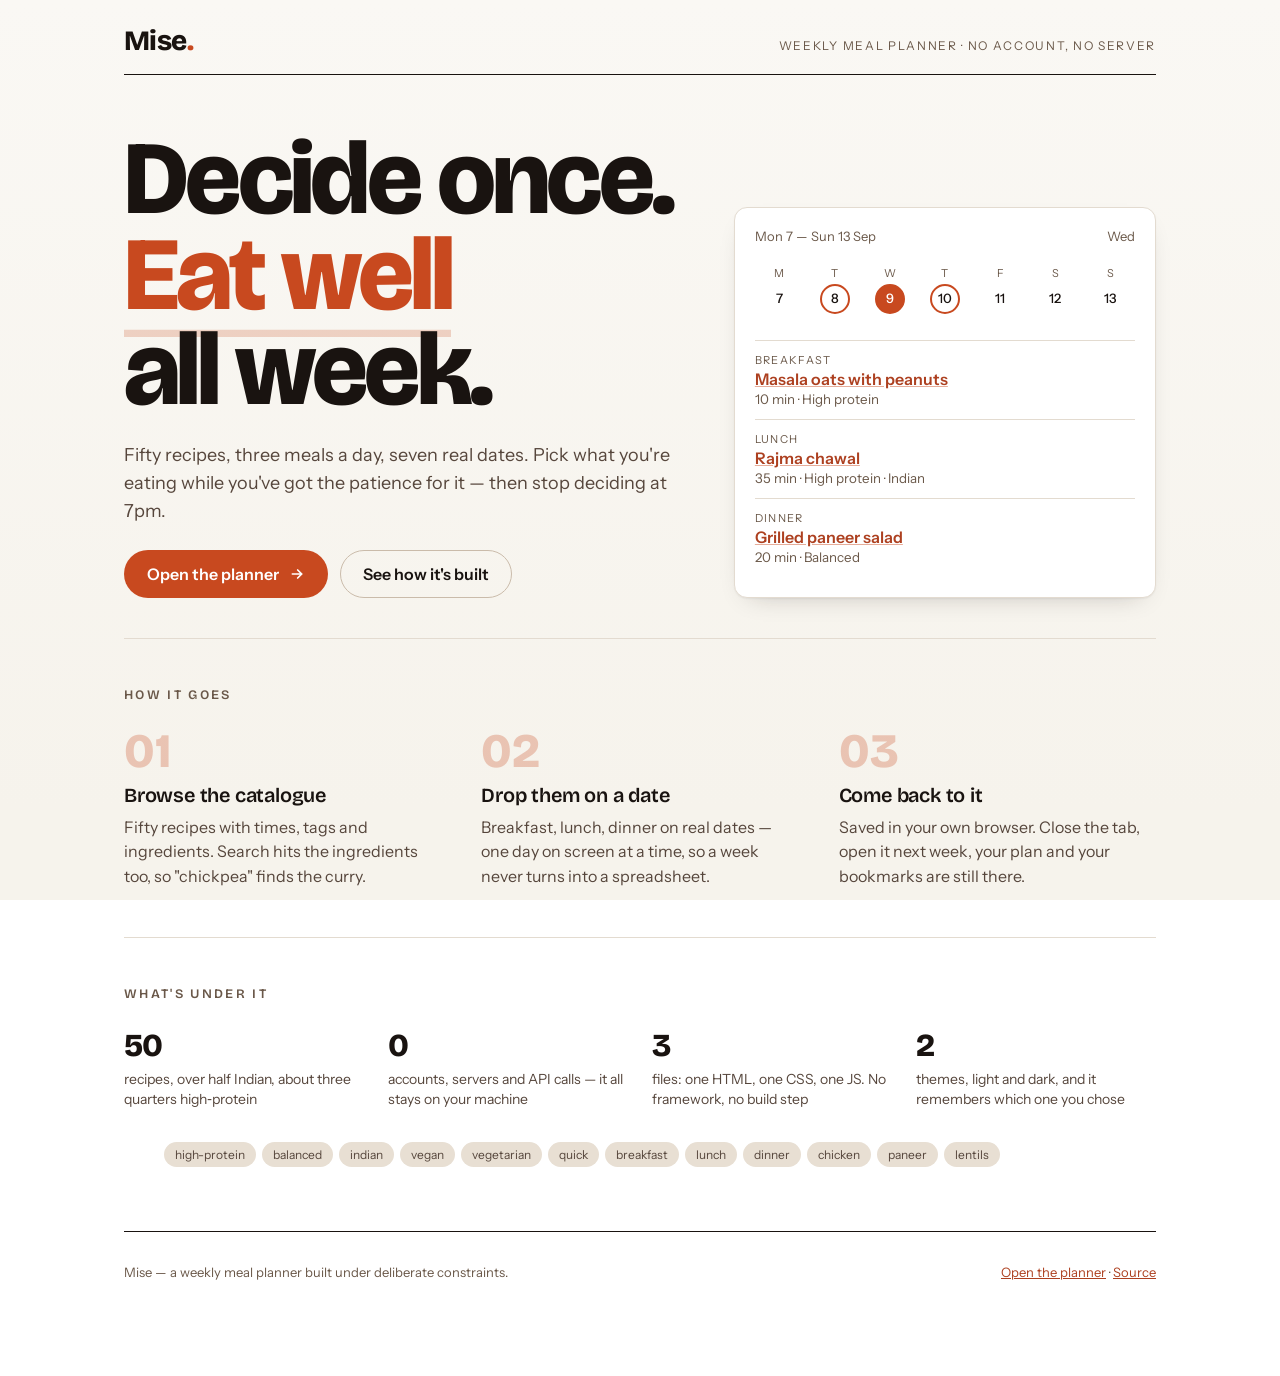
==== landing.html @ af78076a "Landing page: an editorial "mise en place" prep card One new file, landing.html — self-contained, va" ====
<!DOCTYPE html>
<html lang="en">
<head>
  <meta charset="utf-8">
  <meta name="viewport" content="width=device-width, initial-scale=1">
  <meta name="color-scheme" content="light dark">
  <meta name="theme-color" content="#faf8f4">
  <meta name="description" content="Mise — plan your week's meals from a catalogue of 50 recipes. No account, no server, nothing leaves your browser.">
  <title>Mise — plan the week, one day at a time</title>
  <link rel="preconnect" href="https://fonts.googleapis.com">
  <link rel="preconnect" href="https://fonts.gstatic.com" crossorigin>
  <link rel="stylesheet" href="https://fonts.googleapis.com/css2?family=Bricolage+Grotesque:opsz,wght@12..96,600;12..96,800&family=Instrument+Sans:wght@400;500;600&display=swap">
  <!-- Same stored theme as the app, read before first paint so a dark-mode visitor
       gets no white flash. The key and the shape match index.html deliberately: the
       landing page is not a second preference. -->
  <script>
    try {
      var saved = JSON.parse(localStorage.getItem('p5:mealplanner') || '{}');
      if (saved && (saved.theme === 'dark' || saved.theme === 'light')) {
        document.documentElement.dataset.theme = saved.theme;
      }
    } catch (err) { /* private mode, or nothing stored yet */ }
  </script>
  <style>
    /* ------------------------------------------------------------------
       Mise — landing page. "Mise en place": everything laid out before
       the cooking starts. Editorial prep-card direction — hairline rules
       instead of boxes, one orange, numbered method, oversized display.

       Tokens are the app's own values, copied rather than imported: this
       page is one self-contained file and style.css is measured by
       check.mjs. Change a token there, change it here.
       ------------------------------------------------------------------ */
    :root {
      --bg: #faf8f4;
      --bg-fade: #f6f3ec;
      --surface: #ffffff;
      --tag-fill: #e8dfd3;
      --ink: #191310;
      --ink-soft: #56463c;
      --ink-faint: #6a5849;
      --line: #e3dbd0;
      --line-strong: #cabbaa;
      --accent: #c8491f;
      --accent-ink: #ad4020;
      --on-accent: #ffffff;
      --radius: 13px;
      --shadow: 0 1px 2px rgba(28, 20, 16, .05), 0 10px 26px -16px rgba(28, 20, 16, .30);
      --font-display: "Bricolage Grotesque", ui-sans-serif, system-ui, "Segoe UI", sans-serif;
      --font-body: "Instrument Sans", ui-sans-serif, system-ui, -apple-system, "Segoe UI", Roboto, sans-serif;
      --ease: cubic-bezier(.2, .8, .3, 1);
    }
    :root[data-theme="dark"] {
      --bg: #1a1a1a;
      --bg-fade: #1f1f1f;
      --surface: #2b2b2b;
      --tag-fill: #3e3e3e;
      --ink: #f5f3f1;
      --ink-soft: #c2bebb;
      --ink-faint: #a8a4a1;
      --line: #3a3a3a;
      --line-strong: #545454;
      --accent: #ff7a4f;
      --accent-ink: #ffab8b;
      --on-accent: #1e1207;
      --shadow: 0 1px 2px rgba(0, 0, 0, .45), 0 10px 26px -16px rgba(0, 0, 0, .85);
    }

    * { box-sizing: border-box; }
    body {
      margin: 0;
      font-family: var(--font-body);
      color: var(--ink);
      background: linear-gradient(var(--bg), var(--bg-fade) 90vh);
      background-attachment: fixed;
      -webkit-font-smoothing: antialiased;
    }
    /* Paper grain. Atmosphere without an image request — the page is the
       warm thing in this palette, so the texture belongs to the page. */
    body::before {
      content: "";
      position: fixed;
      inset: 0;
      pointer-events: none;
      z-index: 0;
      opacity: .5;
      background-image: radial-gradient(currentColor .5px, transparent .5px);
      background-size: 4px 4px;
      color: var(--line-strong);
      mix-blend-mode: multiply;
    }
    :root[data-theme="dark"] body::before { mix-blend-mode: screen; opacity: .28; }

    .wrap {
      position: relative;
      z-index: 1;
      max-width: 1080px;
      margin: 0 auto;
      padding: 0 24px 64px;
    }
    a { color: var(--accent-ink); }

    /* ---------- masthead: a rule, a name, a date line ---------- */
    .masthead {
      display: flex;
      flex-wrap: wrap;
      gap: 12px 24px;
      align-items: baseline;
      justify-content: space-between;
      padding: 24px 0 16px;
      border-bottom: 1px solid var(--ink);
    }
    .brand {
      font-family: var(--font-display);
      font-weight: 800;
      font-size: 28px;
      letter-spacing: -.02em;
      margin: 0;
    }
    .brand .dot { color: var(--accent); }
    .masthead p {
      margin: 0;
      font-size: 12px;
      letter-spacing: .14em;
      text-transform: uppercase;
      color: var(--ink-faint);
    }

    /* ---------- hero: asymmetric, the display type breaks the grid ---------- */
    .hero {
      display: grid;
      grid-template-columns: 1.35fr 1fr;
      gap: 40px;
      align-items: end;
      padding: 56px 0 40px;
      border-bottom: 1px solid var(--line);
    }
    .hero h2 {
      font-family: var(--font-display);
      font-weight: 800;
      /* Big, and it stays on three lines because the line breaks are set by hand. */
      font-size: clamp(44px, 8.5vw, 104px);
      line-height: .92;
      letter-spacing: -.035em;
      margin: 0 0 24px;
      text-wrap: balance;
    }
    .hero h2 em {
      font-style: normal;
      color: var(--accent);
      /* The one flourish: the verb gets an underline that sits low and thick,
         the way a pencil marks a printed page. */
      box-shadow: inset 0 -.07em 0 color-mix(in srgb, var(--accent) 22%, transparent);
    }
    .lede { font-size: 18px; line-height: 1.55; color: var(--ink-soft); margin: 0 0 24px; max-width: 46ch; }
    .cta-row { display: flex; flex-wrap: wrap; gap: 12px; align-items: center; }
    .btn {
      display: inline-flex;
      align-items: center;
      gap: 10px;
      min-height: 48px;
      padding: 0 22px;
      border-radius: 999px;
      border: 1px solid transparent;
      background: var(--accent);
      color: var(--on-accent);
      font: 600 16px/1 var(--font-body);
      text-decoration: none;
      transition: transform var(--ease) .18s, box-shadow var(--ease) .18s;
    }
    .btn:hover { transform: translateY(-2px); box-shadow: var(--shadow); }
    .btn-ghost {
      background: none;
      color: var(--ink);
      border-color: var(--line-strong);
    }
    .btn-ghost:hover { border-color: var(--ink); }
    .btn:focus-visible, .day:focus-visible { outline: 2px solid var(--accent); outline-offset: 2px; }

    /* ---------- the week strip, which is the product's whole idea ---------- */
    .week {
      background: var(--surface);
      border: 1px solid var(--line);
      border-radius: var(--radius);
      box-shadow: var(--shadow);
      padding: 20px;
    }
    .week-head {
      display: flex;
      justify-content: space-between;
      align-items: baseline;
      margin-bottom: 16px;
      font-size: 13px;
      color: var(--ink-faint);
    }
    .days { display: flex; gap: 6px; justify-content: space-between; margin-bottom: 20px; }
    .day {
      flex: 1;
      display: grid;
      gap: 4px;
      justify-items: center;
      padding: 6px 0;
      font-size: 11px;
      color: var(--ink-faint);
    }
    .day b {
      display: grid;
      place-items: center;
      width: 30px;
      height: 30px;
      border-radius: 999px;
      border: 2px solid transparent;
      font: 500 13px/1 var(--font-body);
      color: var(--ink);
    }
    .day.planned b { border-color: var(--accent); }         /* a ring, never a fill */
    .day.on b { background: var(--accent); color: var(--on-accent); border-color: var(--accent); }
    .meal { display: grid; gap: 2px; padding: 12px 0; border-top: 1px solid var(--line); }
    .meal:first-of-type { border-top: 0; }
    .meal span { font-size: 11px; letter-spacing: .12em; text-transform: uppercase; color: var(--ink-faint); }
    .meal a { font-weight: 600; text-decoration: underline; text-decoration-color: color-mix(in srgb, var(--accent) 45%, transparent); }
    .meal small { color: var(--ink-faint); }

    /* ---------- method: three numbered steps, set like a recipe ---------- */
    .method { padding: 48px 0; border-bottom: 1px solid var(--line); }
    .method h3, .facts h3 {
      font-family: var(--font-display);
      font-weight: 600;
      font-size: 13px;
      letter-spacing: .18em;
      text-transform: uppercase;
      color: var(--ink-faint);
      margin: 0 0 24px;
    }
    .steps { display: grid; grid-template-columns: repeat(3, 1fr); gap: 40px; margin: 0; padding: 0; list-style: none; counter-reset: step; }
    .steps li { counter-increment: step; }
    .steps li::before {
      content: counter(step, decimal-leading-zero);
      display: block;
      font-family: var(--font-display);
      font-weight: 800;
      font-size: 48px;
      line-height: 1;
      color: var(--accent);
      opacity: .28;
      margin-bottom: 8px;
    }
    .steps h4 { font-family: var(--font-display); font-weight: 600; font-size: 20px; margin: 0 0 8px; letter-spacing: -.01em; }
    .steps p { margin: 0; color: var(--ink-soft); line-height: 1.55; }

    /* ---------- facts: a hairline table, no tiles ---------- */
    .facts { padding: 48px 0; }
    .facts dl { display: grid; grid-template-columns: repeat(4, 1fr); gap: 24px; margin: 0; }
    .facts dt { font-family: var(--font-display); font-weight: 800; font-size: 32px; letter-spacing: -.02em; }
    .facts dd { margin: 4px 0 0; font-size: 14px; color: var(--ink-soft); line-height: 1.45; }
    .tags { display: flex; flex-wrap: wrap; gap: 6px; margin-top: 32px; }
    .tags li {
      list-style: none;
      padding: 5px 11px;
      border-radius: 999px;
      background: var(--tag-fill);
      color: var(--ink-soft);
      font-size: 12px;
    }

    footer {
      padding: 32px 0;
      border-top: 1px solid var(--ink);
      display: flex;
      flex-wrap: wrap;
      gap: 8px 24px;
      justify-content: space-between;
      font-size: 13px;
      color: var(--ink-faint);
    }

    /* One orchestrated load-in, staggered. Nothing animates on scroll — the
       page is short enough that a second reveal would just be a delay. */
    @media (prefers-reduced-motion: no-preference) {
      .rise { animation: rise .7s var(--ease) both; }
      .rise:nth-child(2) { animation-delay: .08s; }
      .hero > div:last-child { animation-delay: .16s; }
      @keyframes rise { from { opacity: 0; transform: translateY(14px); } }
    }

    @media (max-width: 900px) {
      .hero { grid-template-columns: 1fr; align-items: start; padding-top: 40px; }
      .steps, .facts dl { grid-template-columns: 1fr 1fr; gap: 32px; }
    }
    @media (max-width: 560px) {
      .wrap { padding: 0 18px 48px; }
      .steps, .facts dl { grid-template-columns: 1fr; gap: 28px; }
      .hero h2 { margin-bottom: 16px; }
      .btn { width: 100%; justify-content: center; }
    }
  </style>
</head>
<body>
  <div class="wrap">
    <header class="masthead">
      <h1 class="brand">Mise<span class="dot">.</span></h1>
      <p>Weekly meal planner · no account, no server</p>
    </header>

    <section class="hero">
      <div class="rise">
        <h2>Decide once.<br><em>Eat well</em><br>all week.</h2>
        <p class="lede">
          Fifty recipes, three meals a day, seven real dates. Pick what you're eating
          while you've got the patience for it — then stop deciding at 7pm.
        </p>
        <div class="cta-row">
          <a class="btn" href="index.html">Open the planner
            <svg width="16" height="16" viewBox="0 0 24 24" fill="none" stroke="currentColor" stroke-width="2.5" stroke-linecap="round" aria-hidden="true"><path d="M5 12h14M13 6l6 6-6 6"/></svg>
          </a>
          <a class="btn btn-ghost" href="https://github.com/thelivinsine/meal-planner">See how it's built</a>
        </div>
      </div>

      <div class="week rise" aria-label="Example of a planned day">
        <div class="week-head"><span>Mon 7 — Sun 13 Sep</span><span>Wed</span></div>
        <div class="days">
          <div class="day"><span>M</span><b>7</b></div>
          <div class="day planned"><span>T</span><b>8</b></div>
          <div class="day on"><span>W</span><b>9</b></div>
          <div class="day planned"><span>T</span><b>10</b></div>
          <div class="day"><span>F</span><b>11</b></div>
          <div class="day"><span>S</span><b>12</b></div>
          <div class="day"><span>S</span><b>13</b></div>
        </div>
        <div class="meal"><span>Breakfast</span><a href="index.html">Masala oats with peanuts</a><small>10 min · High protein</small></div>
        <div class="meal"><span>Lunch</span><a href="index.html">Rajma chawal</a><small>35 min · High protein · Indian</small></div>
        <div class="meal"><span>Dinner</span><a href="index.html">Grilled paneer salad</a><small>20 min · Balanced</small></div>
      </div>
    </section>

    <section class="method">
      <h3>How it goes</h3>
      <ol class="steps">
        <li>
          <h4>Browse the catalogue</h4>
          <p>Fifty recipes with times, tags and ingredients. Search hits the
             ingredients too, so "chickpea" finds the curry.</p>
        </li>
        <li>
          <h4>Drop them on a date</h4>
          <p>Breakfast, lunch, dinner on real dates — one day on screen at a time,
             so a week never turns into a spreadsheet.</p>
        </li>
        <li>
          <h4>Come back to it</h4>
          <p>Saved in your own browser. Close the tab, open it next week, your
             plan and your bookmarks are still there.</p>
        </li>
      </ol>
    </section>

    <section class="facts">
      <h3>What's under it</h3>
      <dl>
        <div><dt>50</dt><dd>recipes, over half Indian, about three quarters high&#8209;protein</dd></div>
        <div><dt>0</dt><dd>accounts, servers and API calls — it all stays on your machine</dd></div>
        <div><dt>3</dt><dd>files: one HTML, one CSS, one JS. No framework, no build step</dd></div>
        <div><dt>2</dt><dd>themes, light and dark, and it remembers which one you chose</dd></div>
      </dl>
      <ul class="tags">
        <li>high-protein</li><li>balanced</li><li>indian</li><li>vegan</li>
        <li>vegetarian</li><li>quick</li><li>breakfast</li><li>lunch</li>
        <li>dinner</li><li>chicken</li><li>paneer</li><li>lentils</li>
      </ul>
    </section>

    <footer>
      <span>Mise — a weekly meal planner built under deliberate constraints.</span>
      <span><a href="index.html">Open the planner</a> · <a href="https://github.com/thelivinsine/meal-planner">Source</a></span>
    </footer>
  </div>
</body>
</html>
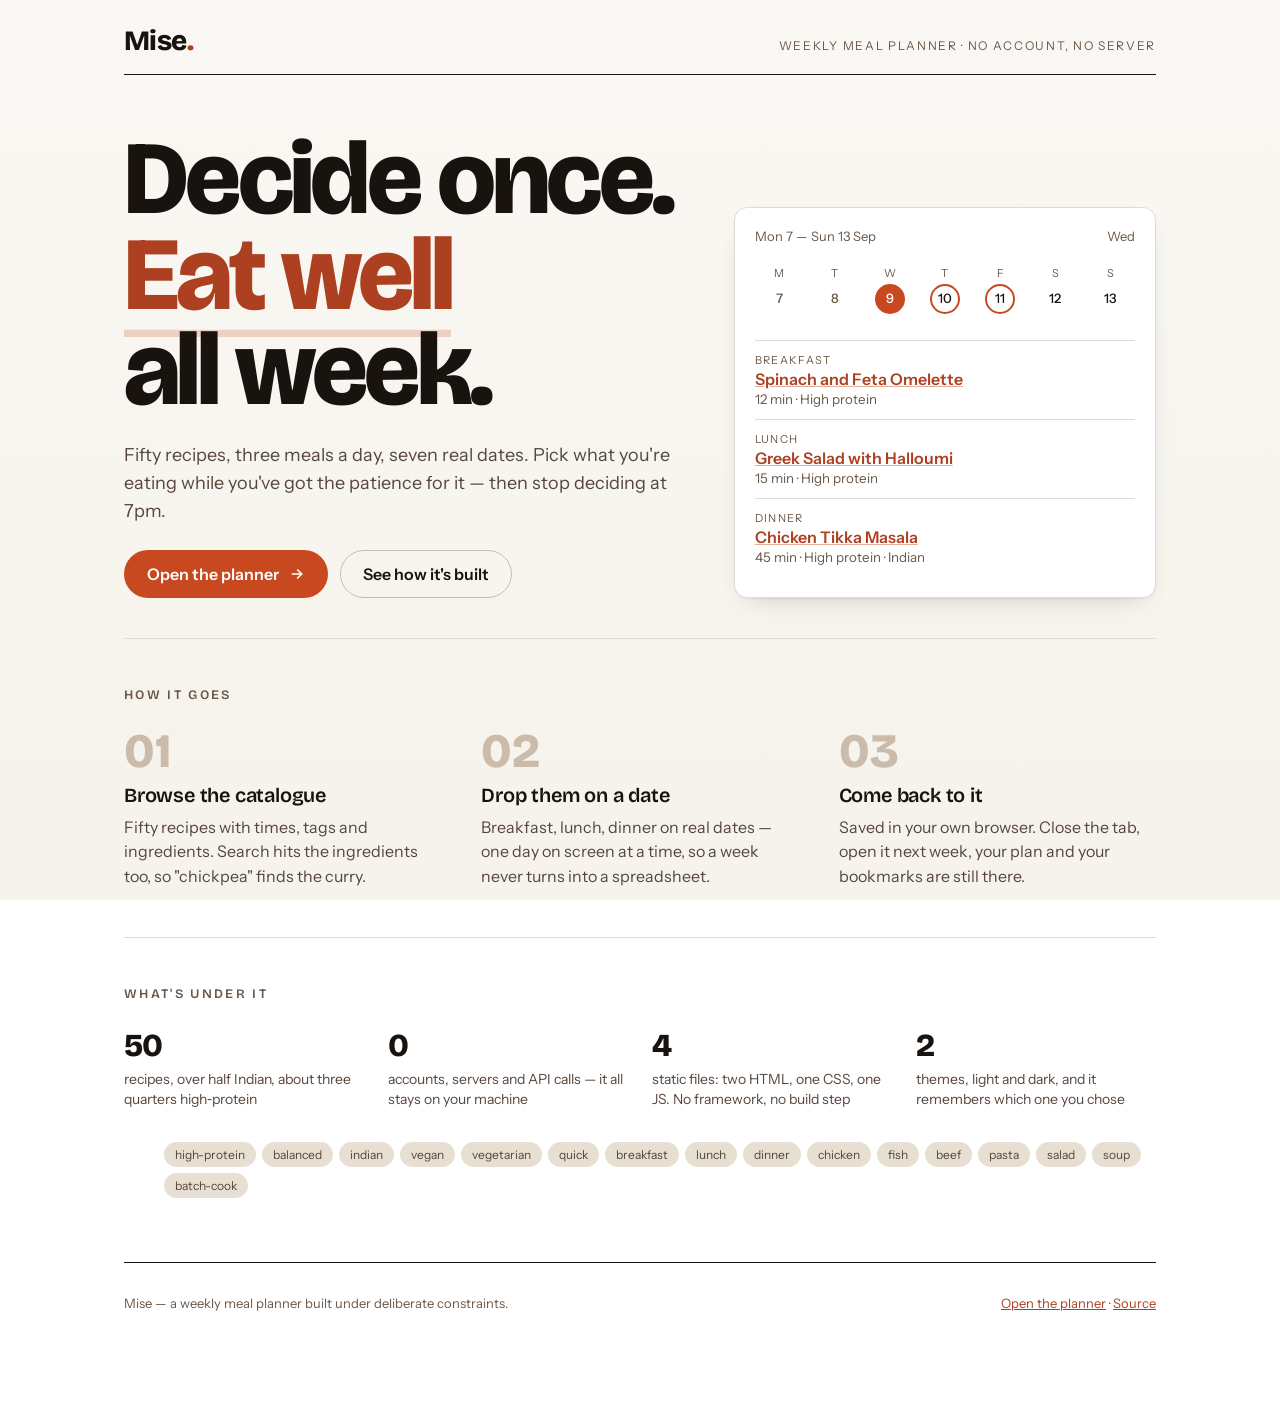
==== commit 3d04c3d5: "The review's findings, and two more the fixes for them caused /code-review at high effort, verified " ====
--- a/landing.html
+++ b/landing.html
@@ -10,17 +10,6 @@
   <link rel="preconnect" href="https://fonts.googleapis.com">
   <link rel="preconnect" href="https://fonts.gstatic.com" crossorigin>
   <link rel="stylesheet" href="https://fonts.googleapis.com/css2?family=Bricolage+Grotesque:opsz,wght@12..96,600;12..96,800&family=Instrument+Sans:wght@400;500;600&display=swap">
-  <!-- Same stored theme as the app, read before first paint so a dark-mode visitor
-       gets no white flash. The key and the shape match index.html deliberately: the
-       landing page is not a second preference. -->
-  <script>
-    try {
-      var saved = JSON.parse(localStorage.getItem('p5:mealplanner') || '{}');
-      if (saved && (saved.theme === 'dark' || saved.theme === 'light')) {
-        document.documentElement.dataset.theme = saved.theme;
-      }
-    } catch (err) { /* private mode, or nothing stored yet */ }
-  </script>
   <style>
     /* ------------------------------------------------------------------
        Mise — landing page. "Mise en place": everything laid out before
@@ -45,6 +34,7 @@
       --accent-ink: #ad4020;
       --on-accent: #ffffff;
       --radius: 13px;
+      --tap: 44px;
       --shadow: 0 1px 2px rgba(28, 20, 16, .05), 0 10px 26px -16px rgba(28, 20, 16, .30);
       --font-display: "Bricolage Grotesque", ui-sans-serif, system-ui, "Segoe UI", sans-serif;
       --font-body: "Instrument Sans", ui-sans-serif, system-ui, -apple-system, "Segoe UI", Roboto, sans-serif;
@@ -100,6 +90,13 @@
     }
     a { color: var(--accent-ink); }
 
+    /* Page-wide, and it has to sit ABOVE every component: the radius here is at the
+       same specificity as .btn's 999px, so below it this squared the CTA pill off on
+       focus. Measured. The app's copy of this rule is at style.css:320 for the same
+       reason. It was also written per component once, which left every link on the
+       page with Chrome's 1px default. */
+    :focus-visible { outline: 2px solid var(--accent); outline-offset: 2px; border-radius: 4px; }
+
     /* ---------- masthead: a rule, a name, a date line ---------- */
     .masthead {
       display: flex;
@@ -117,8 +114,8 @@
       letter-spacing: -.02em;
       margin: 0;
     }
-    .brand .dot { color: var(--accent); }
-    .masthead p {
+    .brand .dot { color: var(--accent-ink); }
+    .masthead .kicker {
       margin: 0;
       font-size: 12px;
       letter-spacing: .14em;
@@ -135,7 +132,7 @@
       padding: 56px 0 40px;
       border-bottom: 1px solid var(--line);
     }
-    .hero h2 {
+    .hero h1 {
       font-family: var(--font-display);
       font-weight: 800;
       /* Big, and it stays on three lines because the line breaks are set by hand. */
@@ -145,9 +142,9 @@
       margin: 0 0 24px;
       text-wrap: balance;
     }
-    .hero h2 em {
+    .hero h1 em {
       font-style: normal;
-      color: var(--accent);
+      color: var(--accent-ink);
       /* The one flourish: the verb gets an underline that sits low and thick,
          the way a pencil marks a printed page. */
       box-shadow: inset 0 -.07em 0 color-mix(in srgb, var(--accent) 22%, transparent);
@@ -175,7 +172,6 @@
       border-color: var(--line-strong);
     }
     .btn-ghost:hover { border-color: var(--ink); }
-    .btn:focus-visible, .day:focus-visible { outline: 2px solid var(--accent); outline-offset: 2px; }
 
     /* ---------- the week strip, which is the product's whole idea ---------- */
     .week {
@@ -215,15 +211,22 @@
     }
     .day.planned b { border-color: var(--accent); }         /* a ring, never a fill */
     .day.on b { background: var(--accent); color: var(--on-accent); border-color: var(--accent); }
+    /* A day gone by is quieter in its name *and* its date, and it never wears a ring —
+       the ring is about what is still to come. The mock used to ring the 8th with the
+       9th as today, which is a state the app never renders. */
+    .day.past, .day.past b { color: var(--ink-faint); }
+    /* Every child of .week is a div, so a :first-of-type here selects .week-head and
+       never a .meal — the rule that used to sit below this one was dead. The hairline
+       above Breakfast is kept on purpose: it is the seam between the day strip and the
+       plan under it. */
     .meal { display: grid; gap: 2px; padding: 12px 0; border-top: 1px solid var(--line); }
-    .meal:first-of-type { border-top: 0; }
     .meal span { font-size: 11px; letter-spacing: .12em; text-transform: uppercase; color: var(--ink-faint); }
     .meal a { font-weight: 600; text-decoration: underline; text-decoration-color: color-mix(in srgb, var(--accent) 45%, transparent); }
     .meal small { color: var(--ink-faint); }
 
     /* ---------- method: three numbered steps, set like a recipe ---------- */
     .method { padding: 48px 0; border-bottom: 1px solid var(--line); }
-    .method h3, .facts h3 {
+    .method h2, .facts h2 {
       font-family: var(--font-display);
       font-weight: 600;
       font-size: 13px;
@@ -241,11 +244,10 @@
       font-weight: 800;
       font-size: 48px;
       line-height: 1;
-      color: var(--accent);
-      opacity: .28;
+      color: var(--line-strong);
       margin-bottom: 8px;
     }
-    .steps h4 { font-family: var(--font-display); font-weight: 600; font-size: 20px; margin: 0 0 8px; letter-spacing: -.01em; }
+    .steps h3 { font-family: var(--font-display); font-weight: 600; font-size: 20px; margin: 0 0 8px; letter-spacing: -.01em; }
     .steps p { margin: 0; color: var(--ink-soft); line-height: 1.55; }
 
     /* ---------- facts: a hairline table, no tiles ---------- */
@@ -283,6 +285,21 @@
       @keyframes rise { from { opacity: 0; transform: translateY(14px); } }
     }
 
+    /* The app's blanket rule, which the tokens came over without: the load-in was
+       already behind no-preference, but .btn's transition and its translateY hover lift
+       were not. */
+    @media (prefers-reduced-motion: reduce) {
+      * { transition: none !important; animation: none !important; }
+      .btn:hover { transform: none; }
+    }
+
+    /* No control here sets its own size except .btn, which is 48px already, so this
+       block is the two link rows that are plain text: 20px and 16px tall measured at
+       360px, against a 44px floor. */
+    @media (pointer: coarse) {
+      .meal a, footer a { display: inline-flex; align-items: center; min-height: var(--tap); }
+    }
+
     @media (max-width: 900px) {
       .hero { grid-template-columns: 1fr; align-items: start; padding-top: 40px; }
       .steps, .facts dl { grid-template-columns: 1fr 1fr; gap: 32px; }
@@ -290,21 +307,34 @@
     @media (max-width: 560px) {
       .wrap { padding: 0 18px 48px; }
       .steps, .facts dl { grid-template-columns: 1fr; gap: 28px; }
-      .hero h2 { margin-bottom: 16px; }
+      .hero h1 { margin-bottom: 16px; }
       .btn { width: 100%; justify-content: center; }
     }
   </style>
+  <!-- Same stored theme as the app, read before first paint so a dark-mode visitor
+       gets no white flash. The key and the shape match index.html deliberately: the
+       landing page is not a second preference. -->
+  <script>
+    try {
+      var saved = JSON.parse(localStorage.getItem('p5:mealplanner') || '{}');
+      if (saved && (saved.theme === 'dark' || saved.theme === 'light')) {
+        document.documentElement.dataset.theme = saved.theme;
+      }
+      document.querySelector('meta[name="theme-color"]').content =
+        getComputedStyle(document.documentElement).getPropertyValue('--bg').trim();
+    } catch (err) { /* private mode, or nothing stored yet */ }
+  </script>
 </head>
 <body>
   <div class="wrap">
     <header class="masthead">
-      <h1 class="brand">Mise<span class="dot">.</span></h1>
-      <p>Weekly meal planner · no account, no server</p>
+      <p class="brand">Mise<span class="dot">.</span></p>
+      <p class="kicker">Weekly meal planner · no account, no server</p>
     </header>
 
     <section class="hero">
       <div class="rise">
-        <h2>Decide once.<br><em>Eat well</em><br>all week.</h2>
+        <h1>Decide once.<br><em>Eat well</em><br>all week.</h1>
         <p class="lede">
           Fifty recipes, three meals a day, seven real dates. Pick what you're eating
           while you've got the patience for it — then stop deciding at 7pm.
@@ -317,38 +347,38 @@
         </div>
       </div>
 
-      <div class="week rise" aria-label="Example of a planned day">
+      <div class="week rise" role="group" aria-label="Example of a planned day">
         <div class="week-head"><span>Mon 7 — Sun 13 Sep</span><span>Wed</span></div>
         <div class="days">
-          <div class="day"><span>M</span><b>7</b></div>
-          <div class="day planned"><span>T</span><b>8</b></div>
+          <div class="day past"><span>M</span><b>7</b></div>
+          <div class="day past"><span>T</span><b>8</b></div>
           <div class="day on"><span>W</span><b>9</b></div>
           <div class="day planned"><span>T</span><b>10</b></div>
-          <div class="day"><span>F</span><b>11</b></div>
+          <div class="day planned"><span>F</span><b>11</b></div>
           <div class="day"><span>S</span><b>12</b></div>
           <div class="day"><span>S</span><b>13</b></div>
         </div>
-        <div class="meal"><span>Breakfast</span><a href="index.html">Masala oats with peanuts</a><small>10 min · High protein</small></div>
-        <div class="meal"><span>Lunch</span><a href="index.html">Rajma chawal</a><small>35 min · High protein · Indian</small></div>
-        <div class="meal"><span>Dinner</span><a href="index.html">Grilled paneer salad</a><small>20 min · Balanced</small></div>
+        <div class="meal"><span>Breakfast</span><a href="index.html">Spinach and Feta Omelette</a><small>12 min · High protein</small></div>
+        <div class="meal"><span>Lunch</span><a href="index.html">Greek Salad with Halloumi</a><small>15 min · High protein</small></div>
+        <div class="meal"><span>Dinner</span><a href="index.html">Chicken Tikka Masala</a><small>45 min · High protein · Indian</small></div>
       </div>
     </section>
 
     <section class="method">
-      <h3>How it goes</h3>
+      <h2>How it goes</h2>
       <ol class="steps">
         <li>
-          <h4>Browse the catalogue</h4>
+          <h3>Browse the catalogue</h3>
           <p>Fifty recipes with times, tags and ingredients. Search hits the
              ingredients too, so "chickpea" finds the curry.</p>
         </li>
         <li>
-          <h4>Drop them on a date</h4>
+          <h3>Drop them on a date</h3>
           <p>Breakfast, lunch, dinner on real dates — one day on screen at a time,
              so a week never turns into a spreadsheet.</p>
         </li>
         <li>
-          <h4>Come back to it</h4>
+          <h3>Come back to it</h3>
           <p>Saved in your own browser. Close the tab, open it next week, your
              plan and your bookmarks are still there.</p>
         </li>
@@ -356,17 +386,18 @@
     </section>
 
     <section class="facts">
-      <h3>What's under it</h3>
+      <h2>What's under it</h2>
       <dl>
         <div><dt>50</dt><dd>recipes, over half Indian, about three quarters high&#8209;protein</dd></div>
         <div><dt>0</dt><dd>accounts, servers and API calls — it all stays on your machine</dd></div>
-        <div><dt>3</dt><dd>files: one HTML, one CSS, one JS. No framework, no build step</dd></div>
+        <div><dt>4</dt><dd>static files: two HTML, one CSS, one JS. No framework, no build step</dd></div>
         <div><dt>2</dt><dd>themes, light and dark, and it remembers which one you chose</dd></div>
       </dl>
       <ul class="tags">
         <li>high-protein</li><li>balanced</li><li>indian</li><li>vegan</li>
         <li>vegetarian</li><li>quick</li><li>breakfast</li><li>lunch</li>
-        <li>dinner</li><li>chicken</li><li>paneer</li><li>lentils</li>
+        <li>dinner</li><li>chicken</li><li>fish</li><li>beef</li>
+        <li>pasta</li><li>salad</li><li>soup</li><li>batch-cook</li>
       </ul>
     </section>
 
